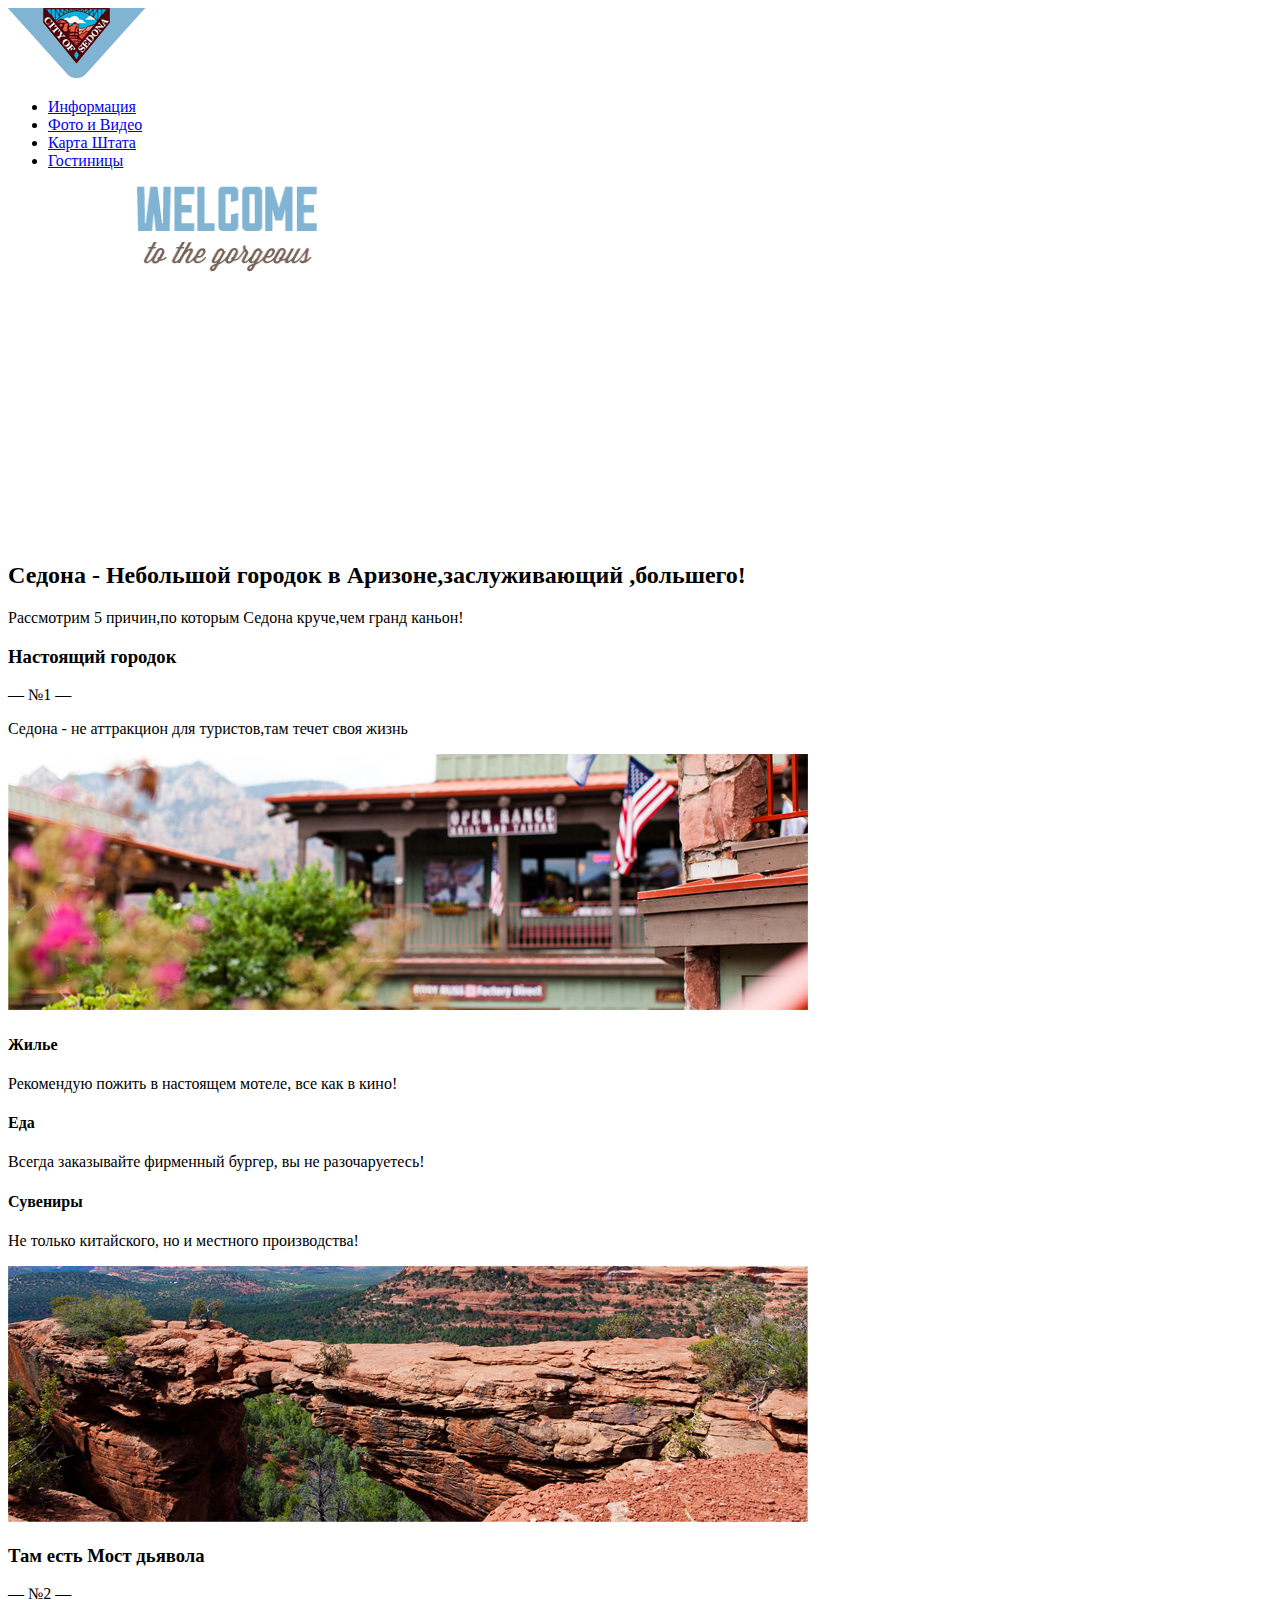
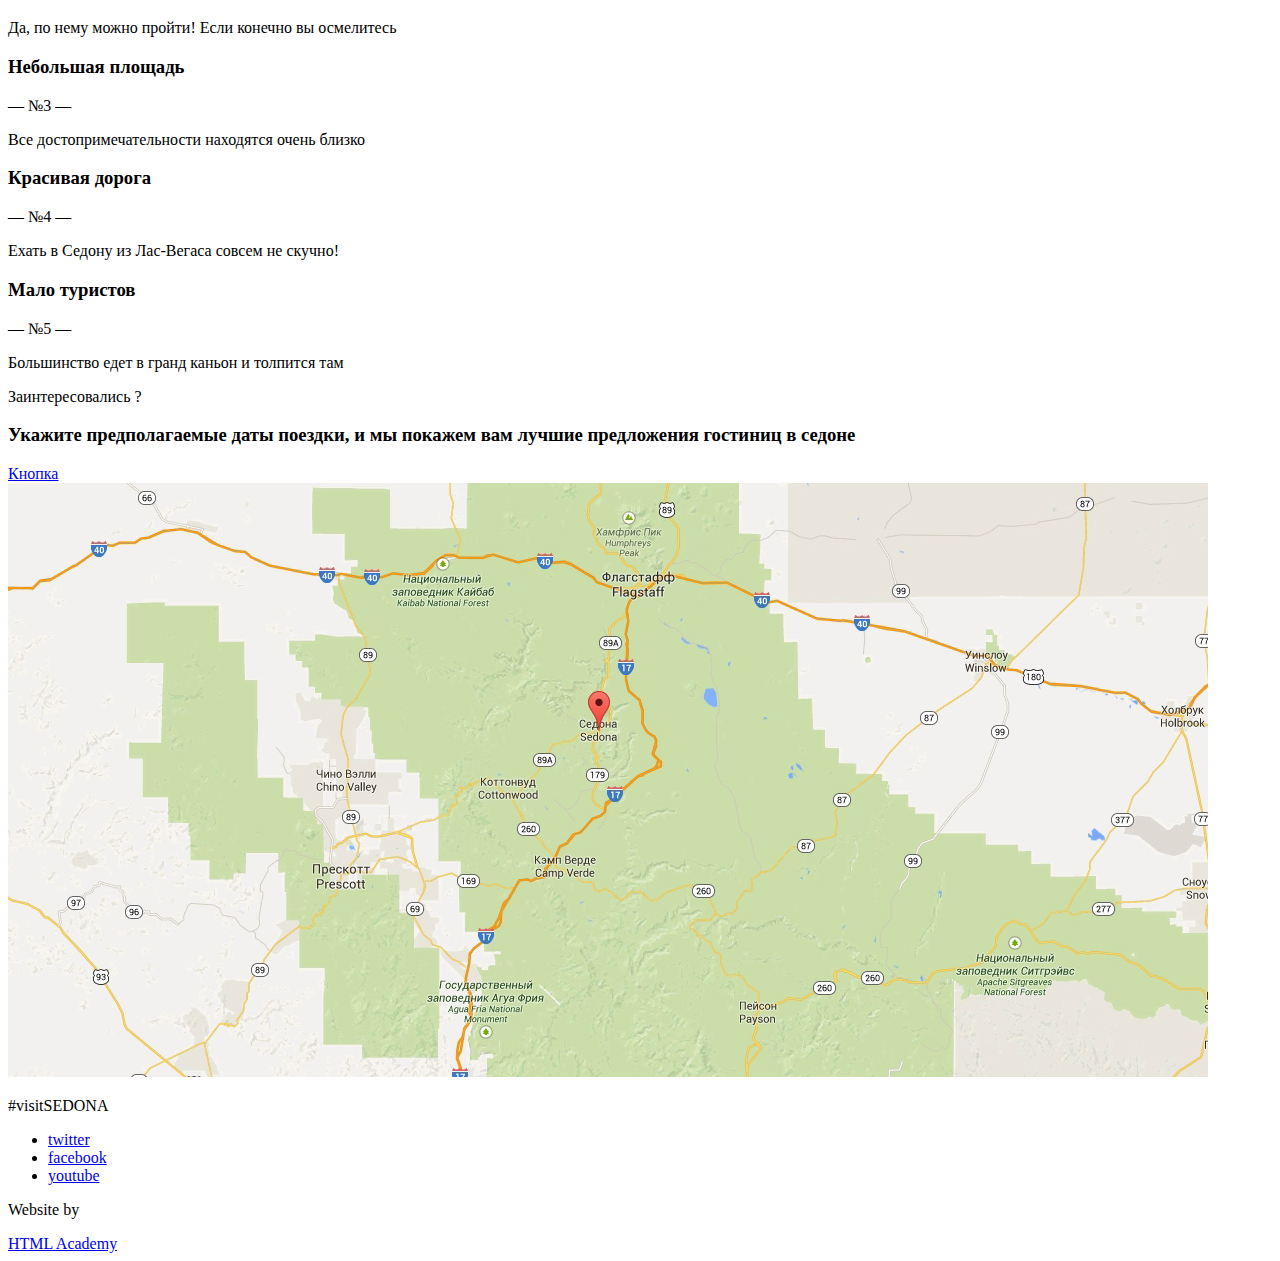
==== index.html @ 27574b73 "Задание №3 (img)" ====
<!DOCTYPE html>
<html lang="en">
<head>
	<meta charset="UTF-8">
	<title>Проект «Седона»</title>
	<link rel="stylesheet" href="css/style.css">
</head>
<body>
	<header class="main-header">
		<nav class="main-navigation">
			<a href="#" class="main-navigation-logo-link">
				<img class="main-navigation-logo" src="img/logo.png" width="138" height="70" alt="Логотип сайта Sedona">
				<!-- Нужно ли давать класс как ссылки  так и фото ?-->
			</a>
			<ul class="main-navigation-site">
				<li class="main-navigation-link"><a href="info.html">Информация</a></li>
				<li class="main-navigation-link"><a href="photo.html">Фото и Видео</a></li>
				<li class="main-navigation-link"><a href="map.html">Карта Штата</a></li>
				<li class="main-navigation-link"><a href="catalog.html">Гостиницы</a></li>
			</ul>
		</nav>
	</header>

	<main class="container">
		<section class="intro">  
			<img class="intro-img" src="img/welcome.png" width="438" height="352" alt="Приветствие"> 
		</section>

		<section class="advantages">
			<h2 class="advantages-title">Седона - Небольшой городок в Аризоне,заслуживающий ,большего!</h2>
			<p class="advantages-descr">Рассмотрим 5 причин,по которым Седона круче,чем гранд каньон!</p>
		</section>

		<section class="advantages-block">
			<div class="advantages-block-text">
				<h3 class="advantages-block-title">Настоящий городок</h3>
				<span class="advantages-block-number">— №1 —</span> 
				<p class="advantages-block-descr">Седона - не аттракцион для туристов,там течет своя жизнь</p>
			</div>
			<div class="advantages-block-img">
				<img src="img/advantages-block-img.jpg" width="800" height="256" alt="Вид отеля">
			</div>
		</section>

		<section class="reason-box">
			<div class="reason-box-item">
				<span class="reason-box-icon reson-icon-house"></span>
				<!-- background-image -->
				<div class="reason-box-text">
					<h4 class="reason-item-title">Жилье</h4>  
					<p class="reason-item-descr">Рекомендую пожить в настоящем мотеле, все как в кино!</p>
				</div>  
			</div>

			<div class="reason-box-item">
				<span class="reason-box-icon reson-icon-food"></span>
				<!-- background-image -->
				<div class="reason-box-text">
					<h4 class="reason-box-title">Еда</h4>
					<p class="reason-box-descr">Всегда заказывайте фирменный бургер, вы не разочаруетесь!</p>
				</div>
			</div>

			<div class="reason-box-item">
			<span class="reason-box-icon reson-icon-souvenir"></span>
			<!-- background-image -->
			<div class="reason-box-text">
				<h4 class="reason-box-title">Сувениры</h4>
				<p class="reason-box-descr">Не только китайского, но и местного производства!</p>
			</div>
			</div> 
		</section>

		<section class="advantages-block">
			<div class="advantages-block-img">
				<img src="img/advantages-block-img 2.jpg" width="800" height="256" alt="Вид Каньона">
			</div>
			<div class="advantages-block-text">
				<h3 class="advantages-block-title">Там есть Мост дьявола</h3>
				<span class="advantages-block-number">— №2 —</span>
				<p class="advantages-block-descr">Да, по нему можно пройти! Если конечно вы осмелитесь</p>
			</div>
		</section>

		<section class="advantages-other">
			<div class="advantages-other-item">
				<h3 class="advantages-other-title">Небольшая площадь</h3>
				<span class="advantages-other-number">— №3 —</span>
				<p class="advantages-other-descr">Все достопримечательности находятся очень близко</p>
			</div>
			<div class="advantages-other-item">
				<h3 class="advantages-other-title">Красивая дорога</h3>
				<span class="advantages-other-number">— №4 —</span>
				<p class="advantages-other-descr">Ехать в Седону из Лас-Вегаса совсем не скучно!</p>
			</div>
			<div class="advantages-other-item">
				<h3 class="advantages-other-title">Мало туристов</h3>
				<span class="advantages-other-number">— №5 —</span>
				<p class="advantages-other-descr">Большинство едет в гранд каньон и толпится там</p>
			</div>
		</section>

		<section class="offers-hottel">
			<p class="offers-hottel-descr">Заинтересовались ?</p>
			<h3 class="offers-hottel-title">Укажите предполагаемые даты поездки, и мы покажем вам лучшие предложения гостиниц в седоне</h3>
			<a class="offers-hottel-button"href="form.html">Кнопка </a>
			<form action="" class="offers-hottel-form"></form>
		</section>

		<section class="map">
			<img class="map-img" src="img/map.jpg" width="1200" height="594" alt="Карта">
		</section>
	</main>

	<footer class="main-footer">
		<p class="main-footer-slogan">#visitSEDONA</p>
		<ul class="main-footer-social">
			<li class="main-footer-link"><a class="social-button twitter-button" href="#">twitter</a></li><!-- background-image -->
			<li class="main-footer-link"><a class="social-button facebook-button" href="#">facebook</a></li><!-- background-image -->
			<li class="main-footer-link"><a class="social-button youtube-button" href="#">youtube</a></li><!-- background-image -->
		</ul>
<!-- Обрати внимания пожалуйста на футер, правильно я понял, что классам ссылок нужно давать дополнительный класс, так как когда мы будет задать в css картинки, они будут разные. Еще я не совсем понял , правильно ли я задал класса отдельно для LI (перечня списка) и A (ссылок) -->
		<div class="footer-copyright">
			<p class="footer-copyright-text">Website by</p>
			<a class="footer-copyright-logo" href="https://htmlacademy.ru">HTML Academy</a><!-- background-image -->
		</div>
	</footer>

</body>
</html>
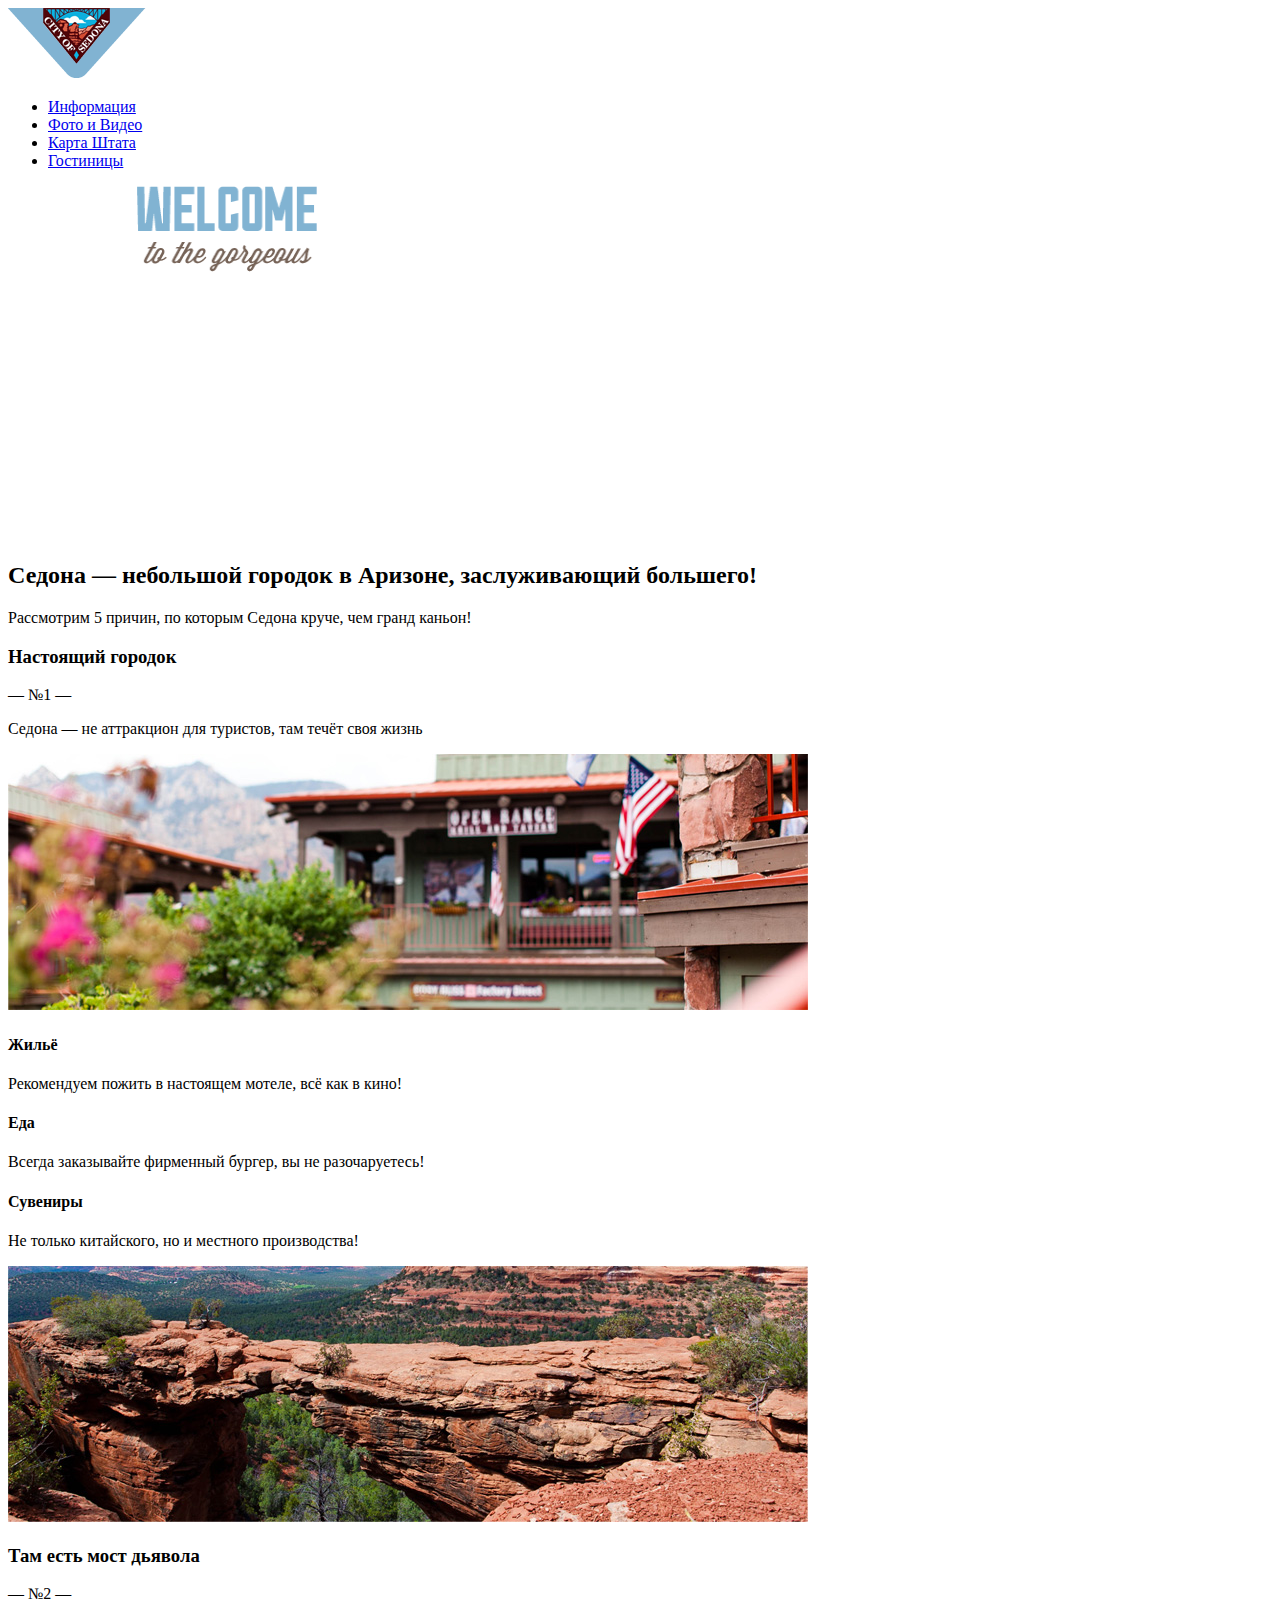
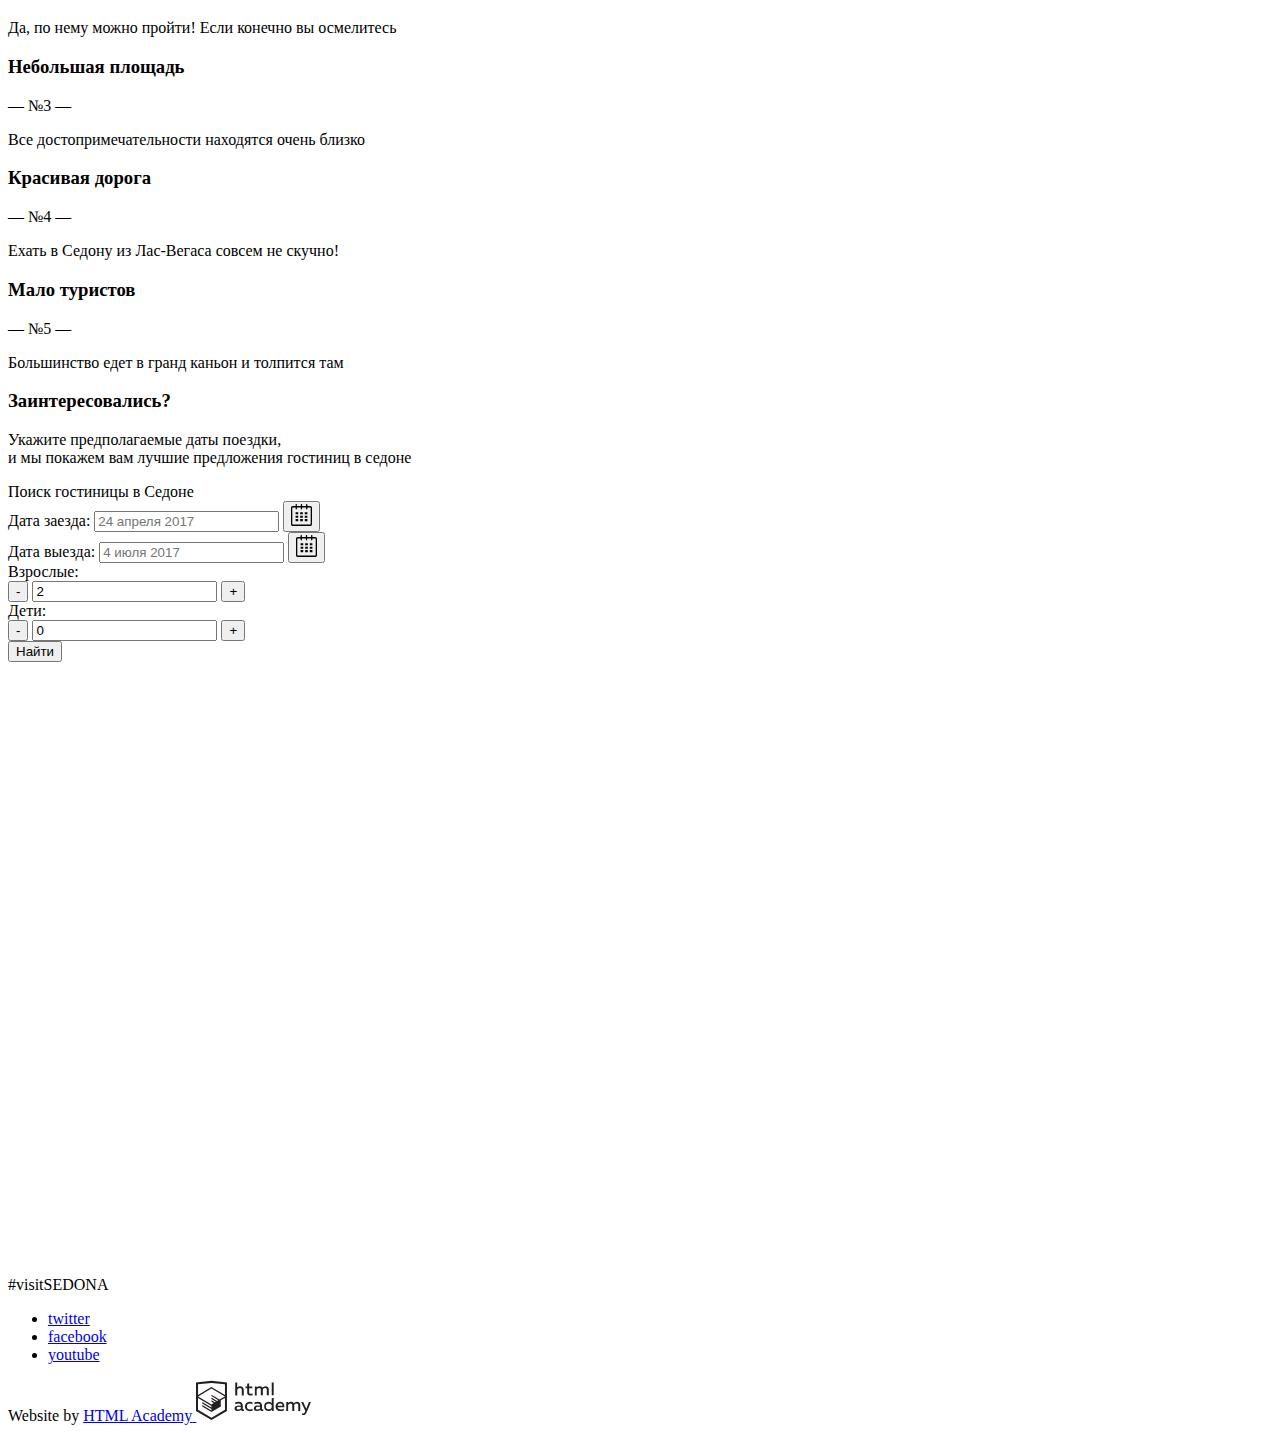
==== commit 4c14b005: "Итоговая работа попытка №2 (js)" ====
--- a/index.html
+++ b/index.html
@@ -3,129 +3,168 @@
 <head>
 	<meta charset="UTF-8">
 	<title>Проект «Седона»</title>
+	<link href="https://fonts.googleapis.com/css?family=PT+Sans:400,700&amp;subset=cyrillic" rel="stylesheet">
+	<link rel="stylesheet" href="css/normalize.css">
 	<link rel="stylesheet" href="css/style.css">
 </head>
 <body>
-	<header class="main-header">
-		<nav class="main-navigation">
-			<a href="#" class="main-navigation-logo-link">
-				<img class="main-navigation-logo" src="img/logo.png" width="138" height="70" alt="Логотип сайта Sedona">
-				<!-- Нужно ли давать класс как ссылки  так и фото ?-->
-			</a>
-			<ul class="main-navigation-site">
-				<li class="main-navigation-link"><a href="info.html">Информация</a></li>
-				<li class="main-navigation-link"><a href="photo.html">Фото и Видео</a></li>
-				<li class="main-navigation-link"><a href="map.html">Карта Штата</a></li>
-				<li class="main-navigation-link"><a href="catalog.html">Гостиницы</a></li>
+	<div class="container">
+		<header class="main-header">
+			<nav class="main-navigation">
+				<a class="main-navigation-logo-link"> 
+					<img class="main-navigation-logo" src="img/logo.png" width="138" height="70" alt="Логотип сайта Sedona">
+				</a>
+				<ul class="main-navigation-site">
+					<li class="main-navigation-link"><a href="info.html">Информация</a></li>
+					<li class="main-navigation-link"><a href="photo.html">Фото и Видео</a></li>
+					<li class="main-navigation-link"><a href="map.html">Карта Штата</a></li>
+					<li class="main-navigation-link"><a href="catalog.html">Гостиницы</a></li>
+				</ul>
+			</nav>
+		</header>
+		<main>
+			<section class="intro">
+				<img class="intro-img" src="img/welcome.png" width="438" height="352" alt="Приветствие"> 
+			</section>
+
+			<section class="advantages">
+				<h2 class="advantages-title">Седона — небольшой городок в Аризоне, заслуживающий большего!</h2>
+				<p class="advantages-descr">Рассмотрим 5 причин, по которым Седона круче, чем гранд каньон!</p>
+			</section>
+
+			<section class="advantages-block">
+				<div class="advantages-block-text">
+					<h3 class="advantages-block-title">Настоящий городок</h3>
+					<span class="advantages-block-number">— №1 —</span> 
+					<p class="advantages-block-descr">Седона — не аттракцион для туристов, там течёт своя жизнь</p>
+				</div>
+				<div class="advantages-block-img">
+					<img src="img/advantages-block.jpg" width="800" height="256" alt="Вид отеля">
+				</div>
+			</section>
+
+			<section class="reason-box">
+				<div class="reason-box-item">
+					<span class="reason-box-icon icon-house"></span>
+					<div class="reason-box-text">
+						<h4 class="reason-box-title">Жильё</h4>
+						<p class="reason-box-descr">Рекомендуем пожить в настоящем мотеле, всё как в кино!</p>
+					</div>
+				</div>
+
+				<div class="reason-box-item">
+					<span class="reason-box-icon icon-food"></span>
+					<div class="reason-box-text">
+						<h4 class="reason-box-title">Еда</h4>
+						<p class="reason-box-descr">Всегда заказывайте фирменный бургер, вы не разочаруетесь!</p>
+					</div>
+				</div>
+
+				<div class="reason-box-item">
+					<span class="reason-box-icon icon-souvenir"></span>
+					<div class="reason-box-text">
+					<h4 class="reason-box-title">Сувениры</h4>
+					<p class="reason-box-descr">Не только китайского, но и местного производства!</p>
+					</div>
+				</div> 
+			</section>
+
+			<section class="advantages-block">
+				<div class="advantages-block-img">
+					<img src="img/advantages-block-2.jpg" width="800" height="256" alt="Вид Каньона">
+				</div>
+				<div class="advantages-block-text">
+					<h3 class="advantages-block-title">Там&nbsp;есть мост&nbsp;дьявола</h3>
+					<span class="advantages-block-number">— №2 —</span>
+					<p class="advantages-block-descr">Да, по нему можно пройти! Если конечно вы осмелитесь</p>
+				</div>
+			</section>
+
+			<section class="advantages-other">
+				<div class="advantages-other-item">
+					<h3 class="advantages-other-title">Небольшая площадь</h3>
+					<span class="advantages-other-number">— №3 —</span>
+					<p class="advantages-other-descr">Все достопримечательности находятся&nbsp;очень близко</p>
+				</div>
+				<div class="advantages-other-item">
+					<h3 class="advantages-other-title">Красивая дорога</h3>
+					<span class="advantages-other-number">— №4 —</span>
+					<p class="advantages-other-descr">Ехать в Седону из Лас-Вегаса совсем не&nbsp;скучно!</p>
+				</div>
+				<div class="advantages-other-item">
+					<h3 class="advantages-other-title">Мало туристов</h3>
+					<span class="advantages-other-number">— №5 —</span>
+					<p class="advantages-other-descr">Большинство едет в гранд каньон и&nbsp;толпится там</p>
+				</div>
+			</section>
+
+			<section class="offers-hotel">
+				<div class="offers-hotel-text">
+					<h3 class="offers-hotel-title">Заинтересовались?</h3>
+					<p class="offers-hotel-descr">Укажите предполагаемые даты поездки,<br> и мы покажем вам лучшие предложения гостиниц в седоне</p>
+					<a class="offers-hotel-button" >Поиск гостиницы в Седоне</a>
+				</div>
+				<div class="popup-form-absolute">
+					<form class="popup-form" action="https://echo.htmlacademy.ru" method="post">
+						<div class="popup-form-control">
+							<label for="form-arrival">Дата заезда:</label>
+							<input class="form-arrival" type="text" name="form-arrival" id="form-arrival" placeholder="24 апреля 2017">
+							<button type="button" class="popup-form-icon-calendar">
+								<svg xmlns="http://www.w3.org/2000/svg" width="21" height="22" viewBox="0 0 21 22"><path d="M19.251 2.025h-2.845V.648c0-.381-.294-.689-.656-.689-.363 0-.656.308-.656.689v1.377h-3.938V.648c0-.381-.294-.689-.655-.689-.363 0-.657.308-.657.689v1.377H5.906V.648c0-.381-.294-.689-.656-.689-.363 0-.657.308-.657.689v1.377H1.75C.784 2.025 0 2.847 0 3.862v16.302C0 21.179.784 22 1.75 22h17.501c.966 0 1.749-.821 1.749-1.836V3.862c0-1.015-.783-1.837-1.749-1.837zm.437 18.139a.448.448 0 0 1-.437.459H1.75a.45.45 0 0 1-.438-.459V3.862a.45.45 0 0 1 .438-.459h2.844v1.378c0 .381.294.689.657.689.362 0 .656-.308.656-.689V3.403h3.938v1.378c0 .381.294.689.657.689.361 0 .655-.308.655-.689V3.403h3.938v1.378c0 .381.293.689.656.689.362 0 .656-.308.656-.689V3.403h2.845c.241 0 .437.206.437.459v16.302z"/><path d="M4.594 8.225h2.625v2.066H4.594zM4.594 11.668h2.625v2.067H4.594zM4.594 15.112h2.625v2.066H4.594zM9.188 15.112h2.625v2.066H9.188zM9.188 11.668h2.625v2.067H9.188zM9.188 8.225h2.625v2.066H9.188zM13.781 15.112h2.625v2.066h-2.625zM13.781 11.668h2.625v2.067h-2.625zM13.781 8.225h2.625v2.066h-2.625z"/></svg>
+							</button>
+						</div>
+						<div class="popup-form-control">
+							<label for="form-leave">Дата выезда:</label>
+							<input type="text" name="form-leave" id="form-leave" placeholder="4 июля 2017">
+							<button type="button" class="popup-form-icon-calendar">
+								<svg xmlns="http://www.w3.org/2000/svg" width="21" height="22" viewBox="0 0 21 22"><path d="M19.251 2.025h-2.845V.648c0-.381-.294-.689-.656-.689-.363 0-.656.308-.656.689v1.377h-3.938V.648c0-.381-.294-.689-.655-.689-.363 0-.657.308-.657.689v1.377H5.906V.648c0-.381-.294-.689-.656-.689-.363 0-.657.308-.657.689v1.377H1.75C.784 2.025 0 2.847 0 3.862v16.302C0 21.179.784 22 1.75 22h17.501c.966 0 1.749-.821 1.749-1.836V3.862c0-1.015-.783-1.837-1.749-1.837zm.437 18.139a.448.448 0 0 1-.437.459H1.75a.45.45 0 0 1-.438-.459V3.862a.45.45 0 0 1 .438-.459h2.844v1.378c0 .381.294.689.657.689.362 0 .656-.308.656-.689V3.403h3.938v1.378c0 .381.294.689.657.689.361 0 .655-.308.655-.689V3.403h3.938v1.378c0 .381.293.689.656.689.362 0 .656-.308.656-.689V3.403h2.845c.241 0 .437.206.437.459v16.302z"/><path d="M4.594 8.225h2.625v2.066H4.594zM4.594 11.668h2.625v2.067H4.594zM4.594 15.112h2.625v2.066H4.594zM9.188 15.112h2.625v2.066H9.188zM9.188 11.668h2.625v2.067H9.188zM9.188 8.225h2.625v2.066H9.188zM13.781 15.112h2.625v2.066h-2.625zM13.781 11.668h2.625v2.067h-2.625zM13.781 8.225h2.625v2.066h-2.625z"/></svg>
+							</button>
+						</div>
+						<div class="popup-form-grid">
+							<div class="popup-form-control-half">
+								<label for="form-people">Взрослые:</label>
+								<div class="popup-form-count">
+									<button type="button" class="btn-popup btn-min"><span class="visually-hidden">-</span></button>
+									<input type="text" name="form-people" id="form-people" class="form-people" value="2">
+									<button type="button" class="btn-popup btn-plus"><span class="visually-hidden">+</span></button>
+								</div>
+							</div>
+							<div class="popup-form-control-half">
+								<label for="form-children" class="label-form-children">Дети:</label>
+								<div class="popup-form-count">
+									<button type="button" class="btn-popup btn-min"><span class="visually-hidden">-</span>
+									</button>
+									<input type="text" name="form-children" id="form-children" class="form-children" value="0">
+									<button type="button" class="btn-popup btn-plus"><span class="visually-hidden">+</span></button>
+								</div>
+							</div>
+						</div>
+						<button type="submit" class="popup-form-submit">Найти</button>
+					</form>
+				</div>
+			</section>
+				<section class="map">
+					<!-- <img class="map-img" src="img/map.jpg" width="1200" height="594" alt="Карта"> -->
+					<iframe src="https://www.google.com/maps/embed?pb=!1m18!1m12!1m3!1d724357.5192433696!2d-112.11977376597227!3d34.97927537824153!2m3!1f0!2f0!3f0!3m2!1i1024!2i768!4f13.1!3m3!1m2!1s0x872da132f942b00d%3A0x5548c523fa6c8efd!2z0KHQtdC00L7QvdCwLCDQkNGA0LjQt9C-0L3QsCA4NjMzNiwg0KHQqNCQ!5e0!3m2!1sru!2sby!4v1530717977081" width="1200" height="594" frameborder="0" allowfullscreen></iframe>
+				</section>
+		</main>
+		<footer class="main-footer">
+			<p class="main-footer-slogan">#visitSEDONA</p>
+			<ul class="main-footer-social">
+				<li class="main-footer-list"><a class="social-btn social-btn-twitter" href="https://twitter.com/"><span class="visually-hidden">twitter</span></a></li>
+				<li class="main-footer-list"><a class="social-btn social-btn-facebook" href="https://www.facebook.com/"><span class="visually-hidden">facebook</span></a></li>
+				<li class="main-footer-list"><a class="social-btn social-btn-youtube" href="https://www.youtube.com/"><span class="visually-hidden">youtube</span></a></li>
 			</ul>
-		</nav>
-	</header>
 
-	<main class="container">
-		<section class="intro">  
-			<img class="intro-img" src="img/welcome.png" width="438" height="352" alt="Приветствие"> 
-		</section>
-
-		<section class="advantages">
-			<h2 class="advantages-title">Седона - Небольшой городок в Аризоне,заслуживающий ,большего!</h2>
-			<p class="advantages-descr">Рассмотрим 5 причин,по которым Седона круче,чем гранд каньон!</p>
-		</section>
-
-		<section class="advantages-block">
-			<div class="advantages-block-text">
-				<h3 class="advantages-block-title">Настоящий городок</h3>
-				<span class="advantages-block-number">— №1 —</span> 
-				<p class="advantages-block-descr">Седона - не аттракцион для туристов,там течет своя жизнь</p>
+			<div class="footer-copyright">
+				<span class="footer-copyright-text">Website by</span>
+				<a class="footer-copyright-logo" href="https://htmlacademy.ru"> <span class="visually-hidden">HTML Academy</span>
+					<svg id="Layer_1" data-name="Layer 1" xmlns="http://www.w3.org/2000/svg" viewBox="0 0 108.08 36.85" width="115" height="41"><title>logo-htmlacademy-small1</title><path d="M44.61,26.88a2,2,0,0,0,.55-0.1v1.33a3.25,3.25,0,0,1-1.18.21,1.67,1.67,0,0,1-1.67-1,4.84,4.84,0,0,1-3.14,1.08c-1.51,0-2.91-.83-2.91-2.55,0-2.13,2-2.79,3.71-2.79a11.08,11.08,0,0,1,2.17.25v-0.3c0-1-.76-1.77-2.19-1.77a7.42,7.42,0,0,0-3,.64v-1.7a10.21,10.21,0,0,1,3.19-.55c2.36,0,3.81,1.12,3.81,3.65v3a0.54,0.54,0,0,0,.49.59h0.17Zm-6.44-1.13A1.35,1.35,0,0,0,39.63,27h0.11a3.39,3.39,0,0,0,2.41-1V24.58a9.72,9.72,0,0,0-1.81-.21c-1,0-2.16.33-2.16,1.38h0Zm12.36-6.11a5,5,0,0,1,2.57.64V22a4.08,4.08,0,0,0-2.3-.7,2.75,2.75,0,1,0,0,5.49,5,5,0,0,0,2.43-.64v1.71a6.27,6.27,0,0,1-2.76.57A4.21,4.21,0,0,1,46,24.51q0-.21,0-0.41a4.32,4.32,0,0,1,4.18-4.46h0.38Zm12.17,7.24a2,2,0,0,0,.55-0.1v1.33a3.25,3.25,0,0,1-1.18.21,1.67,1.67,0,0,1-1.67-1,4.84,4.84,0,0,1-3.14,1.08c-1.51,0-2.91-.83-2.91-2.55,0-2.13,2-2.79,3.71-2.79a11.08,11.08,0,0,1,2.17.25v-0.3c0-1-.76-1.77-2.19-1.77a7.42,7.42,0,0,0-3,.64v-1.7a10.21,10.21,0,0,1,3.19-.55c2.36,0,3.81,1.12,3.81,3.65v3a0.54,0.54,0,0,0,.49.59h0.17Zm-6.44-1.13A1.35,1.35,0,0,0,57.73,27h0.11a3.39,3.39,0,0,0,2.41-1V24.58a9.72,9.72,0,0,0-1.81-.21c-1.06,0-2.16.33-2.16,1.38h0ZM73,16V28.2H71.35V26.88a3.88,3.88,0,0,1-3.19,1.54,4.4,4.4,0,0,1,0-8.78,3.81,3.81,0,0,1,3,1.3V16H73Zm-4.53,5.22a2.76,2.76,0,1,0,0,5.52A2.86,2.86,0,0,0,71.15,25V23A2.91,2.91,0,0,0,68.49,21.27ZM79,19.64c3.31,0,4.46,2.68,3.92,5.09H76.7c0.21,1.5,1.67,2.11,3.19,2.11a6.11,6.11,0,0,0,2.64-.59v1.6a7.14,7.14,0,0,1-3,.57C77,28.42,74.78,27,74.78,24a4.18,4.18,0,0,1,4-4.39H79Zm0.09,1.54a2.28,2.28,0,0,0-2.44,2.1v0.06H81.3A2,2,0,0,0,79.13,21.18Zm5.73,7V19.87h1.65v1a3.81,3.81,0,0,1,2.78-1.27A2.86,2.86,0,0,1,91.89,21a4.12,4.12,0,0,1,2.91-1.33A3.06,3.06,0,0,1,98,23V28.2h-1.9V23.05a1.59,1.59,0,0,0-1.42-1.75H94.42a2.8,2.8,0,0,0-2.07,1.12V28.2h-1.9V23.05A1.59,1.59,0,0,0,89,21.31H88.8a3,3,0,0,0-2.21,1.29v5.63H84.86Zm21.31-8.33h1.9l-3.91,9.46c-0.9,2.17-2.09,2.86-3.35,2.86a4.76,4.76,0,0,1-1.1-.14V30.46a2.86,2.86,0,0,0,.85.12c0.9,0,1.58-.64,2.07-1.9l0.17-.42-4-8.4h2l2.86,6.29ZM38.73,1.46V6.22a3.81,3.81,0,0,1,2.7-1.14,3.25,3.25,0,0,1,3.44,3.4v5.15H43V8.72a1.81,1.81,0,0,0-1.61-2h-0.3a2.93,2.93,0,0,0-2.32,1.39v5.52h-1.9V1.46h1.9ZM49.94,2.31v3h3V6.91h-3v3.81c0,1.1.5,1.46,1.58,1.46a4.49,4.49,0,0,0,1.69-.33v1.6A6.8,6.8,0,0,1,51,13.8a2.55,2.55,0,0,1-2.86-2.74V6.89H46.58V5.26h1.5V2.74Zm5.4,11.31V5.28H57v1A3.81,3.81,0,0,1,59.77,5a2.86,2.86,0,0,1,2.6,1.33A4.12,4.12,0,0,1,65.28,5,3.06,3.06,0,0,1,68.44,8.4v5.21h-1.9V8.46a1.59,1.59,0,0,0-1.42-1.75H64.89a2.8,2.8,0,0,0-2.07,1.12v5.78h-1.9V8.46A1.59,1.59,0,0,0,59.5,6.71H59.27A3,3,0,0,0,57.06,8v5.63H55.34ZM71.17,1.45H73V13.6H71.17V1.45ZM14.71,0H14.55L0,1.54V28.21l14.55,8.66,14.55-8.66V1.54Zm12.5,27.1L14.55,34.64,1.9,27.12V16.18l12.59,7.5V25L5.86,19.9v1.31l8.68,5.21v1.39L5.87,22.65V24l8.68,5.21,8.75-5.24V18.31L27.2,16V27.12Zm0-12.53-3.48,2-1.6,1L14.51,13v1.31L21,18.23H21l-0.14.09-1,.54-5.37-3.2V17l4.24,2.52-1,.67-3.2-1.9v1.31l2.1,1.24L14.5,22.1,2,14.65,14.51,7.11Zm0-1.32L14.49,5.76,1.91,13.25v-10L14.56,1.92,27.21,3.25v10h0Z" transform="translate(0 -0.02)" fill="#231f20"/></svg>
+				</a>
 			</div>
-			<div class="advantages-block-img">
-				<img src="img/advantages-block-img.jpg" width="800" height="256" alt="Вид отеля">
-			</div>
-		</section>
-
-		<section class="reason-box">
-			<div class="reason-box-item">
-				<span class="reason-box-icon reson-icon-house"></span>
-				<!-- background-image -->
-				<div class="reason-box-text">
-					<h4 class="reason-item-title">Жилье</h4>  
-					<p class="reason-item-descr">Рекомендую пожить в настоящем мотеле, все как в кино!</p>
-				</div>  
-			</div>
-
-			<div class="reason-box-item">
-				<span class="reason-box-icon reson-icon-food"></span>
-				<!-- background-image -->
-				<div class="reason-box-text">
-					<h4 class="reason-box-title">Еда</h4>
-					<p class="reason-box-descr">Всегда заказывайте фирменный бургер, вы не разочаруетесь!</p>
-				</div>
-			</div>
-
-			<div class="reason-box-item">
-			<span class="reason-box-icon reson-icon-souvenir"></span>
-			<!-- background-image -->
-			<div class="reason-box-text">
-				<h4 class="reason-box-title">Сувениры</h4>
-				<p class="reason-box-descr">Не только китайского, но и местного производства!</p>
-			</div>
-			</div> 
-		</section>
-
-		<section class="advantages-block">
-			<div class="advantages-block-img">
-				<img src="img/advantages-block-img 2.jpg" width="800" height="256" alt="Вид Каньона">
-			</div>
-			<div class="advantages-block-text">
-				<h3 class="advantages-block-title">Там есть Мост дьявола</h3>
-				<span class="advantages-block-number">— №2 —</span>
-				<p class="advantages-block-descr">Да, по нему можно пройти! Если конечно вы осмелитесь</p>
-			</div>
-		</section>
-
-		<section class="advantages-other">
-			<div class="advantages-other-item">
-				<h3 class="advantages-other-title">Небольшая площадь</h3>
-				<span class="advantages-other-number">— №3 —</span>
-				<p class="advantages-other-descr">Все достопримечательности находятся очень близко</p>
-			</div>
-			<div class="advantages-other-item">
-				<h3 class="advantages-other-title">Красивая дорога</h3>
-				<span class="advantages-other-number">— №4 —</span>
-				<p class="advantages-other-descr">Ехать в Седону из Лас-Вегаса совсем не скучно!</p>
-			</div>
-			<div class="advantages-other-item">
-				<h3 class="advantages-other-title">Мало туристов</h3>
-				<span class="advantages-other-number">— №5 —</span>
-				<p class="advantages-other-descr">Большинство едет в гранд каньон и толпится там</p>
-			</div>
-		</section>
-
-		<section class="offers-hottel">
-			<p class="offers-hottel-descr">Заинтересовались ?</p>
-			<h3 class="offers-hottel-title">Укажите предполагаемые даты поездки, и мы покажем вам лучшие предложения гостиниц в седоне</h3>
-			<a class="offers-hottel-button"href="form.html">Кнопка </a>
-			<form action="" class="offers-hottel-form"></form>
-		</section>
-
-		<section class="map">
-			<img class="map-img" src="img/map.jpg" width="1200" height="594" alt="Карта">
-		</section>
-	</main>
-
-	<footer class="main-footer">
-		<p class="main-footer-slogan">#visitSEDONA</p>
-		<ul class="main-footer-social">
-			<li class="main-footer-link"><a class="social-button twitter-button" href="#">twitter</a></li><!-- background-image -->
-			<li class="main-footer-link"><a class="social-button facebook-button" href="#">facebook</a></li><!-- background-image -->
-			<li class="main-footer-link"><a class="social-button youtube-button" href="#">youtube</a></li><!-- background-image -->
-		</ul>
-<!-- Обрати внимания пожалуйста на футер, правильно я понял, что классам ссылок нужно давать дополнительный класс, так как когда мы будет задать в css картинки, они будут разные. Еще я не совсем понял , правильно ли я задал класса отдельно для LI (перечня списка) и A (ссылок) -->
-		<div class="footer-copyright">
-			<p class="footer-copyright-text">Website by</p>
-			<a class="footer-copyright-logo" href="https://htmlacademy.ru">HTML Academy</a><!-- background-image -->
-		</div>
-	</footer>
-
+		</footer>
+	</div>
+	<script src="js/sedona-js.js"></script>
 </body>
 </html>
 
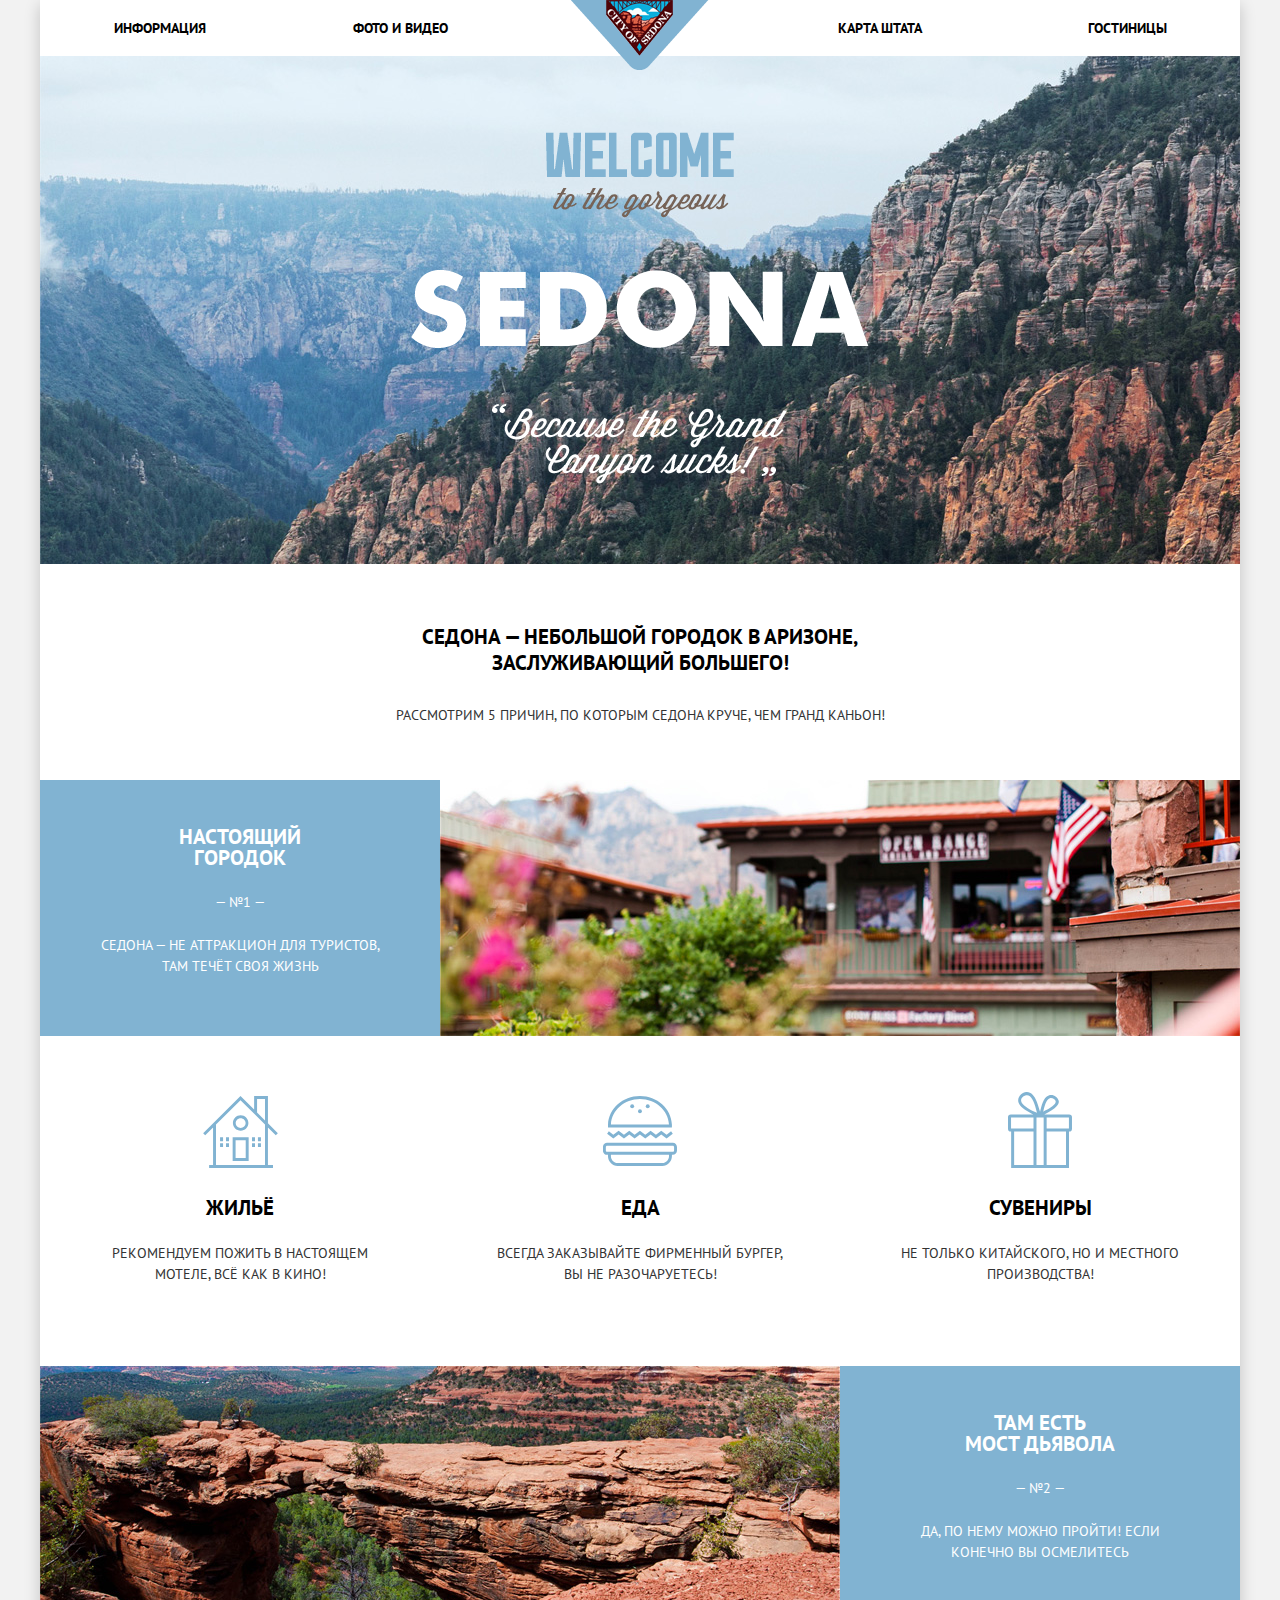
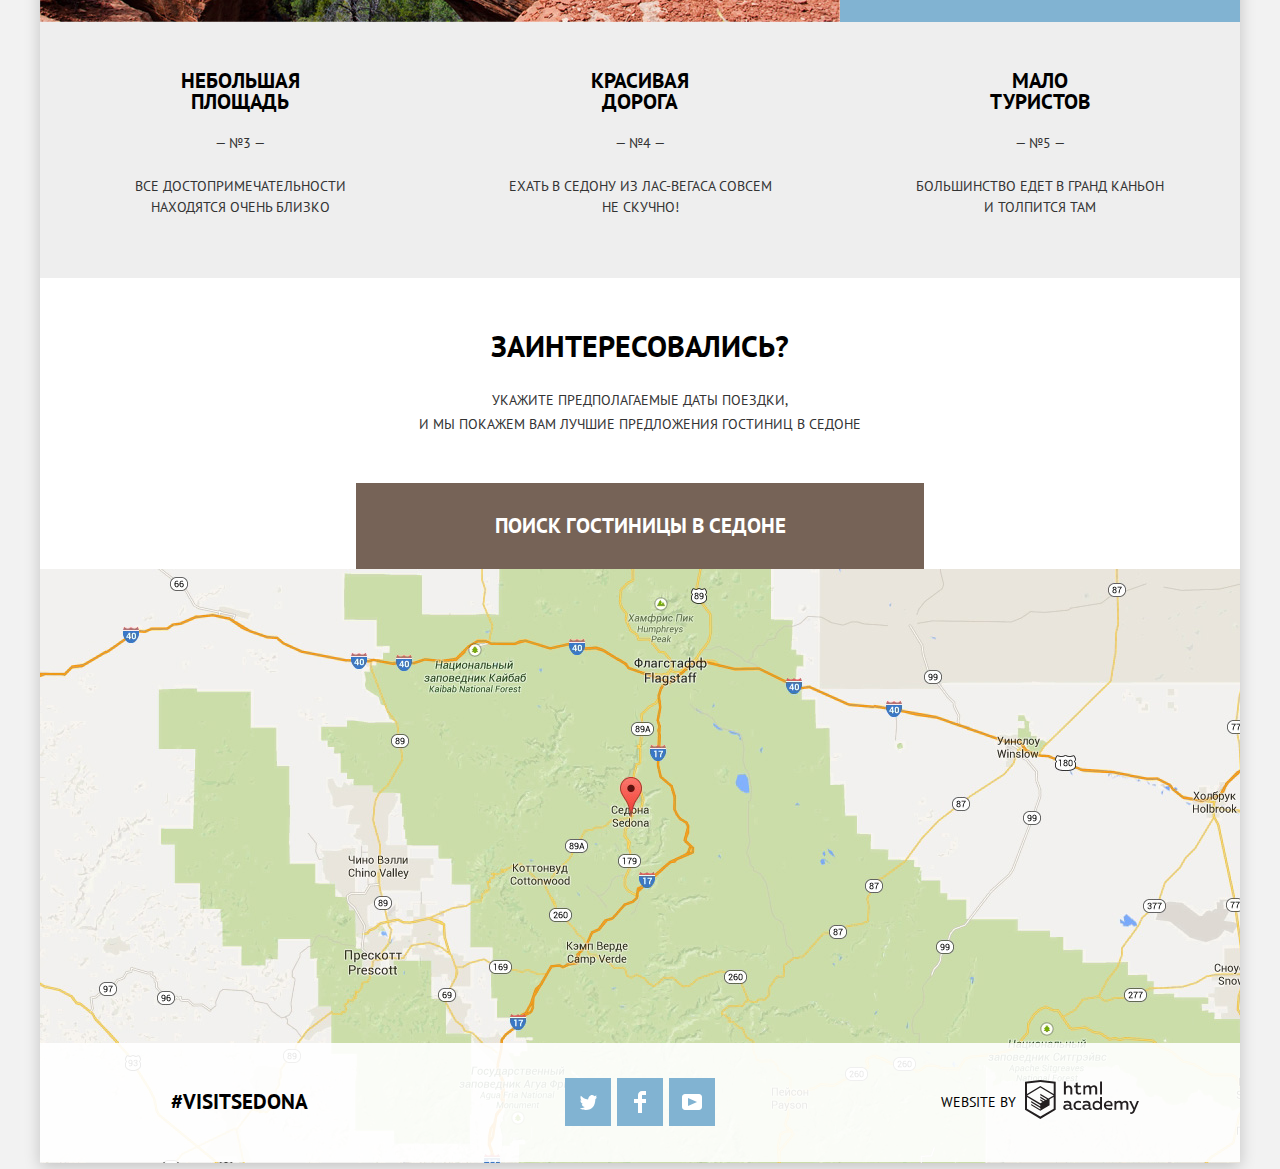
==== commit 793fcaa3: "Итоговая работа Попытка№5" ====
--- a/index.html
+++ b/index.html
@@ -4,8 +4,8 @@
 	<meta charset="UTF-8">
 	<title>Проект «Седона»</title>
 	<link href="https://fonts.googleapis.com/css?family=PT+Sans:400,700&amp;subset=cyrillic" rel="stylesheet">
-	<link rel="stylesheet" href="css/normalize.css">
-	<link rel="stylesheet" href="css/style.css">
+	<link rel="stylesheet" href="css/normalize.min.css">
+	<link rel="stylesheet" href="css/style.min.css">
 </head>
 <body>
 	<div class="container">
@@ -104,18 +104,18 @@
 					<p class="offers-hotel-descr">Укажите предполагаемые даты поездки,<br> и мы покажем вам лучшие предложения гостиниц в седоне</p>
 					<a class="offers-hotel-button" >Поиск гостиницы в Седоне</a>
 				</div>
-				<div class="popup-form-absolute">
+				<div class="popup-form-absolute popup-form-show">
 					<form class="popup-form" action="https://echo.htmlacademy.ru" method="post">
 						<div class="popup-form-control">
 							<label for="form-arrival">Дата заезда:</label>
-							<input class="form-arrival" type="text" name="form-arrival" id="form-arrival" placeholder="24 апреля 2017">
+							<input class="form-arrival" type="text" name="arrival-date" id="form-arrival" placeholder="24 апреля 2017">
 							<button type="button" class="popup-form-icon-calendar">
 								<svg xmlns="http://www.w3.org/2000/svg" width="21" height="22" viewBox="0 0 21 22"><path d="M19.251 2.025h-2.845V.648c0-.381-.294-.689-.656-.689-.363 0-.656.308-.656.689v1.377h-3.938V.648c0-.381-.294-.689-.655-.689-.363 0-.657.308-.657.689v1.377H5.906V.648c0-.381-.294-.689-.656-.689-.363 0-.657.308-.657.689v1.377H1.75C.784 2.025 0 2.847 0 3.862v16.302C0 21.179.784 22 1.75 22h17.501c.966 0 1.749-.821 1.749-1.836V3.862c0-1.015-.783-1.837-1.749-1.837zm.437 18.139a.448.448 0 0 1-.437.459H1.75a.45.45 0 0 1-.438-.459V3.862a.45.45 0 0 1 .438-.459h2.844v1.378c0 .381.294.689.657.689.362 0 .656-.308.656-.689V3.403h3.938v1.378c0 .381.294.689.657.689.361 0 .655-.308.655-.689V3.403h3.938v1.378c0 .381.293.689.656.689.362 0 .656-.308.656-.689V3.403h2.845c.241 0 .437.206.437.459v16.302z"/><path d="M4.594 8.225h2.625v2.066H4.594zM4.594 11.668h2.625v2.067H4.594zM4.594 15.112h2.625v2.066H4.594zM9.188 15.112h2.625v2.066H9.188zM9.188 11.668h2.625v2.067H9.188zM9.188 8.225h2.625v2.066H9.188zM13.781 15.112h2.625v2.066h-2.625zM13.781 11.668h2.625v2.067h-2.625zM13.781 8.225h2.625v2.066h-2.625z"/></svg>
 							</button>
 						</div>
 						<div class="popup-form-control">
 							<label for="form-leave">Дата выезда:</label>
-							<input type="text" name="form-leave" id="form-leave" placeholder="4 июля 2017">
+							<input class="form-leave" type="text" name="departure-date" id="form-leave" placeholder="4 июля 2017">
 							<button type="button" class="popup-form-icon-calendar">
 								<svg xmlns="http://www.w3.org/2000/svg" width="21" height="22" viewBox="0 0 21 22"><path d="M19.251 2.025h-2.845V.648c0-.381-.294-.689-.656-.689-.363 0-.656.308-.656.689v1.377h-3.938V.648c0-.381-.294-.689-.655-.689-.363 0-.657.308-.657.689v1.377H5.906V.648c0-.381-.294-.689-.656-.689-.363 0-.657.308-.657.689v1.377H1.75C.784 2.025 0 2.847 0 3.862v16.302C0 21.179.784 22 1.75 22h17.501c.966 0 1.749-.821 1.749-1.836V3.862c0-1.015-.783-1.837-1.749-1.837zm.437 18.139a.448.448 0 0 1-.437.459H1.75a.45.45 0 0 1-.438-.459V3.862a.45.45 0 0 1 .438-.459h2.844v1.378c0 .381.294.689.657.689.362 0 .656-.308.656-.689V3.403h3.938v1.378c0 .381.294.689.657.689.361 0 .655-.308.655-.689V3.403h3.938v1.378c0 .381.293.689.656.689.362 0 .656-.308.656-.689V3.403h2.845c.241 0 .437.206.437.459v16.302z"/><path d="M4.594 8.225h2.625v2.066H4.594zM4.594 11.668h2.625v2.067H4.594zM4.594 15.112h2.625v2.066H4.594zM9.188 15.112h2.625v2.066H9.188zM9.188 11.668h2.625v2.067H9.188zM9.188 8.225h2.625v2.066H9.188zM13.781 15.112h2.625v2.066h-2.625zM13.781 11.668h2.625v2.067h-2.625zM13.781 8.225h2.625v2.066h-2.625z"/></svg>
 							</button>
@@ -124,18 +124,18 @@
 							<div class="popup-form-control-half">
 								<label for="form-people">Взрослые:</label>
 								<div class="popup-form-count">
-									<button type="button" class="btn-popup btn-min"><span class="visually-hidden">-</span></button>
-									<input type="text" name="form-people" id="form-people" class="form-people" value="2">
-									<button type="button" class="btn-popup btn-plus"><span class="visually-hidden">+</span></button>
+									<button type="button" class="btn-popup btn-min" id="adults-less"><span class="visually-hidden">-</span></button>
+									<input type="text" name="form-people" id="form-people" class="form-people" value="2" pattern="[0-9]{1,}">
+									<button type="button" class="btn-popup btn-plus" id="adults-more"><span class="visually-hidden">+</span></button>
 								</div>
 							</div>
 							<div class="popup-form-control-half">
 								<label for="form-children" class="label-form-children">Дети:</label>
 								<div class="popup-form-count">
-									<button type="button" class="btn-popup btn-min"><span class="visually-hidden">-</span>
+									<button type="button" class="btn-popup btn-min" id="child-less"><span class="visually-hidden">-</span>
 									</button>
-									<input type="text" name="form-children" id="form-children" class="form-children" value="0">
-									<button type="button" class="btn-popup btn-plus"><span class="visually-hidden">+</span></button>
+									<input type="text" name="form-children" id="form-children" class="form-children" value="0" pattern="[0-9]{1,}">
+									<button type="button" class="btn-popup btn-plus" id="child-more"><span class="visually-hidden">+</span></button>
 								</div>
 							</div>
 						</div>
@@ -144,8 +144,7 @@
 				</div>
 			</section>
 				<section class="map">
-					<!-- <img class="map-img" src="img/map.jpg" width="1200" height="594" alt="Карта"> -->
-					<iframe src="https://www.google.com/maps/embed?pb=!1m18!1m12!1m3!1d724357.5192433696!2d-112.11977376597227!3d34.97927537824153!2m3!1f0!2f0!3f0!3m2!1i1024!2i768!4f13.1!3m3!1m2!1s0x872da132f942b00d%3A0x5548c523fa6c8efd!2z0KHQtdC00L7QvdCwLCDQkNGA0LjQt9C-0L3QsCA4NjMzNiwg0KHQqNCQ!5e0!3m2!1sru!2sby!4v1530717977081" width="1200" height="594" frameborder="0" allowfullscreen></iframe>
+					<iframe src="https://www.google.com/maps/embed?pb=!1m18!1m12!1m3!1d724357.5192433696!2d-112.11977376597227!3d34.97927537824153!2m3!1f0!2f0!3f0!3m2!1i1024!2i768!4f13.1!3m3!1m2!1s0x872da132f942b00d%3A0x5548c523fa6c8efd!2z0KHQtdC00L7QvdCwLCDQkNGA0LjQt9C-0L3QsCA4NjMzNiwg0KHQqNCQ!5e0!3m2!1sru!2sby!4v1530717977081" width="1200" height="594" allowfullscreen></iframe>
 				</section>
 		</main>
 		<footer class="main-footer">
@@ -164,7 +163,7 @@
 			</div>
 		</footer>
 	</div>
-	<script src="js/sedona-js.js"></script>
+	<script src="js/script.min.js"></script>
 </body>
 </html>
 
--- a/css/style.min.css
+++ b/css/style.min.css
@@ -0,0 +1 @@
+.main-navigation,body{color:#333;font-size:14px}.icon-food,.icon-souvenir,.intro,.intro::before{background-size:cover;background-repeat:no-repeat}.icon-food,.icon-house,.icon-souvenir,.intro,.intro::before{background-repeat:no-repeat}.filters-form-submit,.popup-form-submit,body{text-transform:uppercase}.form-priceday,.hotel-item-rate{-webkit-box-orient:vertical;-webkit-box-direction:normal}*,::after,::before{-webkit-box-sizing:inherit;box-sizing:inherit}html{-webkit-box-sizing:border-box;box-sizing:border-box}.content-box-component{-webkit-box-sizing:content-box;box-sizing:content-box}body{margin:0;padding:0;font-family:"PT Sans",Arial,sans-serif;line-height:21px;font-weight:400;background-color:#f2f2f2;min-width:1280px}a{text-decoration:none}img{max-width:100%}.visually-hidden:not(:focus):not(:active),input[type=checkbox].visually-hidden,input[type=radio].visually-hidden{position:absolute;width:1px;height:1px;margin:-1px;border:0;padding:0;white-space:nowrap;-webkit-clip-path:inset(100%);clip-path:inset(100%);clip:rect(0 0 0 0);overflow:hidden}.container{width:1200px;background-color:#fff;-webkit-box-shadow:0 5px 15px 0 rgba(0,1,1,.2);box-shadow:0 5px 15px 0 rgba(0,1,1,.2);margin:0 auto}.main-navigation{line-height:26px;font-weight:700;position:relative;background-color:#fff}.advantages-block,.intro{background-color:#81b3d2}.main-navigation-site{list-style:none;display:-webkit-box;display:-ms-flexbox;display:flex;-ms-flex-wrap:wrap;flex-wrap:wrap;margin:0;padding:15px 0}.main-navigation-link{width:20%;text-align:center}.main-navigation-link:nth-child(4n+2){margin-right:20%}.main-navigation-site a{color:#000}.main-navigation-link:nth-child(4n+4) a{margin-right:-15px}.main-navigation-site a:hover{color:#81b3d2}.main-navigation-site a:active{color:rgba(0,0,0,.3)}.main-navigation-logo-link{position:absolute;left:531px;z-index:1}.main-navigation-logo{width:138px;height:70px}.intro{background-image:url(../img/background-photo.jpg);text-align:center;padding-top:76px;padding-bottom:74px;background-position:0 -83px;position:relative}.intro::before{content:"";display:block;width:1200px;height:57px;background-image:url(../img/shape.png);position:absolute;top:451px}.intro-img{width:458px;height:352px}.advantages{width:100%;padding-top:43px;padding-bottom:38px}.advantages-title{font-size:21px;line-height:26px;color:#000;font-weight:700;text-align:center;padding-left:25%;padding-right:25%}.advantages-block-text,.advantages-descr{font-size:14px;font-weight:400;text-align:center}.advantages-descr{line-height:26px;color:#333;padding-top:8px}.advantages-block{display:-webkit-box;display:-ms-flexbox;display:flex}.advantages-block-text{line-height:21px;color:#fff;width:400px;padding-top:46px;padding-bottom:30px}.advantages-block-title{font-size:21px;font-weight:700;padding-right:25%;padding-left:25%;padding-bottom:15px;margin-top:0;margin-bottom:9px}.advantages-block-descr{padding-right:12%;padding-left:12%;padding-bottom:15px;margin-top:22px;margin-bottom:9px}.advantages-block-img{width:800px;height:256px}.advantages-block-img img{display:block;width:800px}.reason-box{width:100%;display:-webkit-box;display:-ms-flexbox;display:flex;text-align:center;background-color:#fff}.reason-box-item{width:400px;padding-top:136px;padding-left:50px;padding-right:50px;position:relative}.reason-box-icon{display:block;margin:0 auto;position:absolute;left:50%;top:60px}.advantages-other,.popup-form-control{display:-webkit-box;display:-ms-flexbox}.icon-house{background-image:url(../img/icon-1.svg);width:75px;height:72px;margin-left:-37.5px}.icon-food{background-image:url(../img/icon-3.svg);width:74px;height:70px;margin-left:-37px}.icon-souvenir{background-image:url(../img/icon-2.svg);width:64px;height:76px;margin-left:-32px;margin-top:-4px}.reason-box-title{color:#000;font-size:21px;line-height:21px;font-weight:700;margin:25px 20px}.advantages-other-item,.reason-box-descr{color:#333;font-size:14px;font-weight:400;line-height:21px}.reason-box-descr{padding-bottom:67px}.advantages-other{display:flex;text-align:center;background-color:#eee}.advantages-other-item{text-align:center;width:400px;margin:0 auto;padding-top:40px}.advantages-other-title{color:#000;font-size:21px;line-height:21px;font-weight:700;margin-left:31%;margin-right:31%;margin-top:8px}.advantages-other-number{display:inline-block}.advantages-other-descr{margin:0;padding:22px 9% 60px}.offers-hotel{background-color:#fff;position:relative}.offers-hotel-text{text-align:center;padding-top:20px;padding-left:15%;padding-right:15%}.offers-hotel-title{color:#000;font-size:30px;line-height:36px;font-weight:700;margin-bottom:24px}.offers-hotel-descr{color:#333;font-size:14px;line-height:24px;font-weight:400;margin-bottom:47px}.offers-hotel-button{color:#fff;background-color:#766357;font-size:21px;line-height:26px;font-weight:700;text-align:center;border:none;margin:0 auto;display:block;width:568px;padding-top:30px;padding-bottom:30px;position:relative}.offers-hotel-button:hover{background-color:#604e43}.offers-hotel-button:active{color:#847870;background-color:#503e33}.popup-form-absolute{display:none;position:absolute;left:50%;top:100%;margin-left:-284px;width:568px;min-height:395px;padding:55px;background-color:#fff;-webkit-box-shadow:0 7px 15px rgba(0,1,1,.15);box-shadow:0 7px 15px rgba(0,1,1,.15)}.popup-form-control{display:flex;margin-bottom:29px;-webkit-box-pack:justify;-ms-flex-pack:justify;justify-content:space-between;-webkit-box-align:center;-ms-flex-align:center;align-items:center}.popup-form-grid{display:-webkit-box;display:-ms-flexbox;display:flex;-webkit-box-pack:justify;-ms-flex-pack:justify;justify-content:space-between;padding-top:1px}.popup-form-control-half{display:-webkit-box;display:-ms-flexbox;display:flex;-webkit-box-align:center;-ms-flex-align:center;align-items:center;position:relative}.main-footer,.popup-form-count{display:-webkit-box;display:-ms-flexbox}.popup-form-control input{-webkit-box-sizing:border-box;box-sizing:border-box;width:345px;padding-left:12px;padding-right:40px}.popup-form-count{display:flex}.popup-form-control-half .label-form-children{margin-right:26px},.label-form-children label{margin-right:0}.popup-form-count input{-webkit-box-sizing:border-box;box-sizing:border-box;width:38px;height:38px;text-align:center}.popup-form-control label,.popup-form-grid label{color:#000;font-size:14px;font-weight:700;line-height:26px}.popup-form-control label{width:110px;padding-left:2px}.popup-form-grid label{margin-right:40px}.popup-form-control input,.popup-form-grid input{color:#000;font-size:14px;font-weight:700;line-height:26px;background-color:#f2f2f2;border:none;height:38px}.main-footer-slogan,.popup-form-submit{font-size:21px;font-weight:700;line-height:26px}.popup-form-control input::-webkit-input-placeholder,.popup-form-grid input::-webkit-input-placeholder{color:#000;font-weight:700;text-transform:uppercase}.popup-form-control input:-ms-input-placeholder,.popup-form-grid input:-ms-input-placeholder{color:#000;font-weight:700;text-transform:uppercase}.popup-form-control input::-ms-input-placeholder,.popup-form-grid input::-ms-input-placeholder{color:#000;font-weight:700;text-transform:uppercase}.popup-form-control input::placeholder,.popup-form-grid input::placeholder{color:#000;font-weight:700;text-transform:uppercase}.popup-form-control input:hover{background-color:#ebebeb}.popup-form-control input:focus{-webkit-box-shadow:inset 0 0 0 2px #e5e5e5;box-shadow:inset 0 0 0 2px #e5e5e5;background-color:#fff;outline:0}.popup-form-icon-calendar{position:absolute;padding:0;background:0 0;border:none;cursor:pointer;fill:#c9c9c9;width:21px;height:22px;left:85%}.popup-form-icon-calendar:hover path{fill:#000}.footer-copyright-logo:hover path,.popup-form-icon-calendar:active path{fill:#81b3d2}.btn-popup{color:#a9a9a9;font-weight:700;text-align:center;vertical-align:middle;background-color:#f2f2f2;border:none;position:relative;width:38px;height:38px;margin:0;padding:0}.btn-min::before,.btn-plus::after,.btn-plus::before{width:11px;height:3px;background-color:#a9a9a9;position:absolute;left:14px;content:""}.btn-plus::after{-webkit-transform:rotate(90deg);-ms-transform:rotate(90deg);transform:rotate(90deg)}.btn-min:hover::before,.btn-plus:hover::after,.btn-plus:hover::before{background-color:#000}.btn-min:active::before,.btn-plus:active::after,.btn-plus:active::before,.popup-form-submit{background-color:#81b3d2}.popup-form-submit{color:#fff;border:none;display:block;width:100%;padding:0;margin-top:54px;height:58px}.map,.map iframe{width:1200px;height:594px}.popup-form-submit:hover{background-color:#669ec0}.popup-form-submit:active{color:#87b6d1;background-color:#5496bd}.map{background:url(../img/map.jpg) no-repeat;display:block}.filters,.social-btn-facebook::before,.social-btn-twitter::before,.social-btn-youtube::before{background-size:cover;background-repeat:no-repeat}.map iframe{border:0}.main-footer{color:#000;background-color:rgba(255,255,255,.9);text-align:center;display:flex;-webkit-box-align:center;-ms-flex-align:center;align-items:center;-ms-flex-wrap:wrap;flex-wrap:wrap;margin-top:-120px;position:relative;padding:35px 0}.footer-copyright,.main-footer-social{display:-webkit-box;display:-ms-flexbox}.main-footer-slogan{color:#000;width:136px;width:33.333%;margin:0}.main-footer-social{list-style:none;padding:0;margin:0 auto;width:150px;display:flex;-ms-flex-wrap:wrap;flex-wrap:wrap;-webkit-box-pack:justify;-ms-flex-pack:justify;justify-content:space-between;-webkit-box-align:center;-ms-flex-align:center;align-items:center}.footer-copyright{width:33.333%;display:flex;-webkit-box-pack:center;-ms-flex-pack:center;justify-content:center;-webkit-box-align:center;-ms-flex-align:center;align-items:center}.filters-form,.social-btn{display:-webkit-box;display:-ms-flexbox}.footer-copyright-text{font-size:14px;font-weight:400;line-height:26px;margin-right:9px}.filters-form-submit,.form-catalog{line-height:21px;font-size:14px;font-weight:400}.social-btn{width:46px;height:48px;background-color:#81b3d2;display:flex;-webkit-box-align:center;-ms-flex-align:center;align-items:center;-webkit-box-pack:center;-ms-flex-pack:center;justify-content:center}.social-btn-twitter::before{content:"";background-image:url(../img/twitter.svg);width:17px;height:15px}.social-btn-facebook::before{content:"";background-image:url(../img/facebook.svg);width:12px;height:22px}.social-btn-youtube::before{content:"";background-image:url(../img/youtube.svg);width:20px;height:16px}.social-btn:hover{background-color:#669ec0}.social-btn:active{background-color:#5496bd}.social-btn-facebook:active::before,.social-btn-twitter:active::before,.social-btn-youtube:active::before{opacity:.3}.footer-copyright-logo:active path{fill:#bdbbbc}.footer-copyright-logo svg{width:114px;height:43px}.main-navigation-link a:not([href]){color:#766357}.filters{width:100%;background-color:#81b3d2;background-image:url(../img/filter-background.jpg);background-position:center;text-align:center;color:#fff;padding:27px 72px 6px}.filters-form{display:flex}.form-priceday,.form-priceday-table{display:-webkit-box;display:-ms-flexbox}.form-infrastructure{min-width:237px}.form-housing{width:237px;margin-left:18px}.form-priceday{width:355px;margin-left:271px;display:flex;-ms-flex-direction:column;flex-direction:column}.form-infrastructure-title{font-size:16px;font-weight:700;line-height:21px;margin:0 0 25px;text-align:left}.form-infrastructure-title.title-priceday{margin-bottom:10px;padding-left:3px}.form-infrastructure-list{padding:0;margin:0;list-style:none;text-align:left}.form-catalog{margin-bottom:25px;position:relative}.form-catalog label{cursor:pointer;padding-left:41px}.form-catalog-checkbox+label::before{content:"";position:absolute;top:-1px;left:0;width:23px;height:23px;background:url(../img/checkbox-off.svg) no-repeat}.form-catalog-checkbox:checked+label::before{content:"";position:absolute;width:27px;height:23px;background:url(../img/checkbox-on.svg) no-repeat}.form-catalog-checkbox:disabled:checked+label::before{background:url(../img/checkbox-on.svg) no-repeat;opacity:.3}.form-catalog-checkbox:disabled+label::before{background:url(../img/checkbox-off.svg) no-repeat;opacity:.3}.form-catalog-checkbox:focus+label::before{outline:dotted thin;outline:-webkit-focus-ring-color auto 5px}.form-priceday-table{border:2px solid #fff;display:flex;position:relative;margin-bottom:20px}.find,.find-items{display:-webkit-box;display:-ms-flexbox}.form-priceday-table::after{content:"";position:absolute;background:#fff;top:15%;left:50%;width:2px;height:22px}.form-priceday-table label{text-align:right;width:47%;padding:5px 11px 6px;cursor:pointer}.form-priceday-table input{color:#fff;background-color:transparent;border:none;width:50px}.form-priceday-table input::-webkit-input-placeholder{color:#fff;font-size:14px;font-weight:400;line-height:21px;text-transform:uppercase}.form-priceday-table input:-ms-input-placeholder{color:#fff;font-size:14px;font-weight:400;line-height:21px;text-transform:uppercase}.form-priceday-table input::-ms-input-placeholder{color:#fff;font-size:14px;font-weight:400;line-height:21px;text-transform:uppercase}.form-priceday-table input::placeholder{color:#fff;font-size:14px;font-weight:400;line-height:21px;text-transform:uppercase}.form-priceday-slider{width:100%;height:2px;background-color:rgba(255,255,255,.3);margin-bottom:32px;position:relative}.priceday-slider-scale{width:80%;height:2px;background-color:rgba(255,255,255,1)}.priceday-slider{position:absolute;width:20px;height:20px;background-color:#ababab;top:-9px;border:8px solid #fff;border-radius:50%;-webkit-box-shadow:0 2px 1px 0 rgba(171,171,171,.5);box-shadow:0 2px 1px 0 rgba(171,171,171,.5);cursor:pointer}.slider-up{left:80%}.priceday-slider:hover{width:22px;height:22px}.filters-form-submit{color:#fff;background-color:transparent;border:2px solid #fff;cursor:pointer;margin-left:85px;margin-right:96px;padding-top:6px;padding-bottom:5px}.filters-form-submit:focus,.filters-form-submit:hover{color:#000;border:2px solid #fff;background-color:#fff}.find{color:#000;font-size:12px;font-weight:400;line-height:18px;display:flex;-webkit-box-align:baseline;-ms-flex-align:baseline;align-items:baseline;padding:9px 72px;border-bottom:1px solid #e5e5e5}.find-title,.hotel-item-title{font-size:21px;font-weight:700;line-height:26px}.find-items,.find-items-empty{list-style:none;-webkit-box-pack:justify}.find-title{color:#000;padding-right:47px}.find-descr{font-weight:700;padding-right:40px}.find-items{margin:0;padding:0;display:flex;-ms-flex-pack:justify;justify-content:space-between}.find-item{padding-right:33px}.find-item-link{color:#b2b2b2}.find-item-link:hover{color:#81b3d2}.find-item-link:active{color:#000}.find-item-link.find-current{color:#81b3d2}.find-items-empty{width:40px;min-height:20px;margin-left:auto;padding:0;display:-webkit-box;display:-ms-flexbox;display:flex;-ms-flex-pack:justify;justify-content:space-between;-webkit-box-align:end;-ms-flex-align:end;align-items:flex-end}.empty-item{padding-left:4px}.control-arrow{display:block;border-left:6px solid transparent;border-right:6px solid transparent;border-top-width:0;border-bottom-width:0}.arrow-down{border-bottom:11px solid #c9c9c9}.arrow-up{border-top:11px solid #c9c9c9}.arrow-current,.control-arrow:hover{border-top-color:#81b3d2}.control-arrow:hover{border-bottom-color:#81b3d2}.control-arrow:active{border-top-color:#000;border-bottom-color:#000}.hotel-item{display:-webkit-box;display:-ms-flexbox;display:flex;-webkit-box-pack:justify;-ms-flex-pack:justify;justify-content:space-between;padding:30px 72px;border-bottom:1px solid #e5e5e5}.hotel-item-img{margin-right:30px}.catalog-hotel-img{width:135px;display:block}.hotel-item-manual,.hotel-item-rate{display:-webkit-box;display:-ms-flexbox}.hotel-item-manual{display:flex}.hotel-item-title{color:#000;margin-top:-5px;margin-bottom:7px}.hotel-item-rating,.item-btn{font-size:14px;line-height:21px}.hotel-item-title a{color:#000}.hotel-item-title a:hover{color:#81b3d2}.hotel-item-title a:active{color:#b2b2b2}.hotel-item-cash,.hotel-item-descr{color:#333;font-size:14px;font-weight:400;line-height:21px;display:-webkit-inline-box;display:-ms-inline-flexbox;display:inline-flex;width:112px}.hotel-item-btn{margin-top:14px}.item-btn{color:#fff;font-weight:700;display:-webkit-inline-box;display:-ms-inline-flexbox;display:inline-flex;padding:3px 17px;margin-right:2px}.btn-blue{background-color:#81b3d2}.btn-blue:hover{background-color:#669ec0}.btn-blue:active{color:#87b6d1;background-color:#5496bd}.btn-brown{background-color:#766357}.btn-brown:hover{background-color:#604e43}.btn-brown:active{color:#847870;background-color:#503e33}.hotel-item-rate{display:flex;-ms-flex-direction:column;flex-direction:column;-webkit-box-pack:justify;-ms-flex-pack:justify;justify-content:space-between}.hotel-item-list{display:-webkit-box;display:-ms-flexbox;display:flex;-webkit-box-pack:end;-ms-flex-pack:end;justify-content:flex-end}.hotel-list-star{background:url(../img/star.svg) no-repeat;width:18px;height:17px;cursor:pointer;margin-left:6px}.hotel-list-star:hover{outline:dotted thin;outline:-webkit-focus-ring-color auto 5px}.hotel-item-rating{color:#666;font-weight:400;background-color:#f2f2f2;margin:0;padding:3px 13px}.main-footer.hotels-page{padding:35px 0;position:inherit;min-height:0;margin:0}.popup-form-show{display:block;-webkit-animation:bounce .5s ease;animation:bounce .5s ease;-webkit-animation-iteration-count:1;animation-iteration-count:1}.popup-form-error{-webkit-animation:shake .6s;animation:shake .6s}@-webkit-keyframes bounce{15%,65%{-webkit-transform:translateY(5px);transform:translateY(5px)}30%{-webkit-transform:translateY(-5px);transform:translateY(-5px)}40%{-webkit-transform:translateY(9px);transform:translateY(9px)}50%{-webkit-transform:translateY(-9px);transform:translateY(-9px)}100%{-webkit-transform:translateY(0);transform:translateY(0)}}@keyframes bounce{15%,65%{-webkit-transform:translateY(5px);transform:translateY(5px)}30%{-webkit-transform:translateY(-5px);transform:translateY(-5px)}40%{-webkit-transform:translateY(9px);transform:translateY(9px)}50%{-webkit-transform:translateY(-9px);transform:translateY(-9px)}100%{-webkit-transform:translateY(0);transform:translateY(0)}}@-webkit-keyframes shake{0%,100%{-webkit-transform:translateX(0);transform:translateX(0)}10%,30%,50%,70%,90%{-webkit-transform:translateX(-10px);transform:translateX(-10px)}20%,40%,60%,80%{-webkit-transform:translateX(10px);transform:translateX(10px)}}@keyframes shake{0%,100%{-webkit-transform:translateX(0);transform:translateX(0)}10%,30%,50%,70%,90%{-webkit-transform:translateX(-10px);transform:translateX(-10px)}20%,40%,60%,80%{-webkit-transform:translateX(10px);transform:translateX(10px)}}